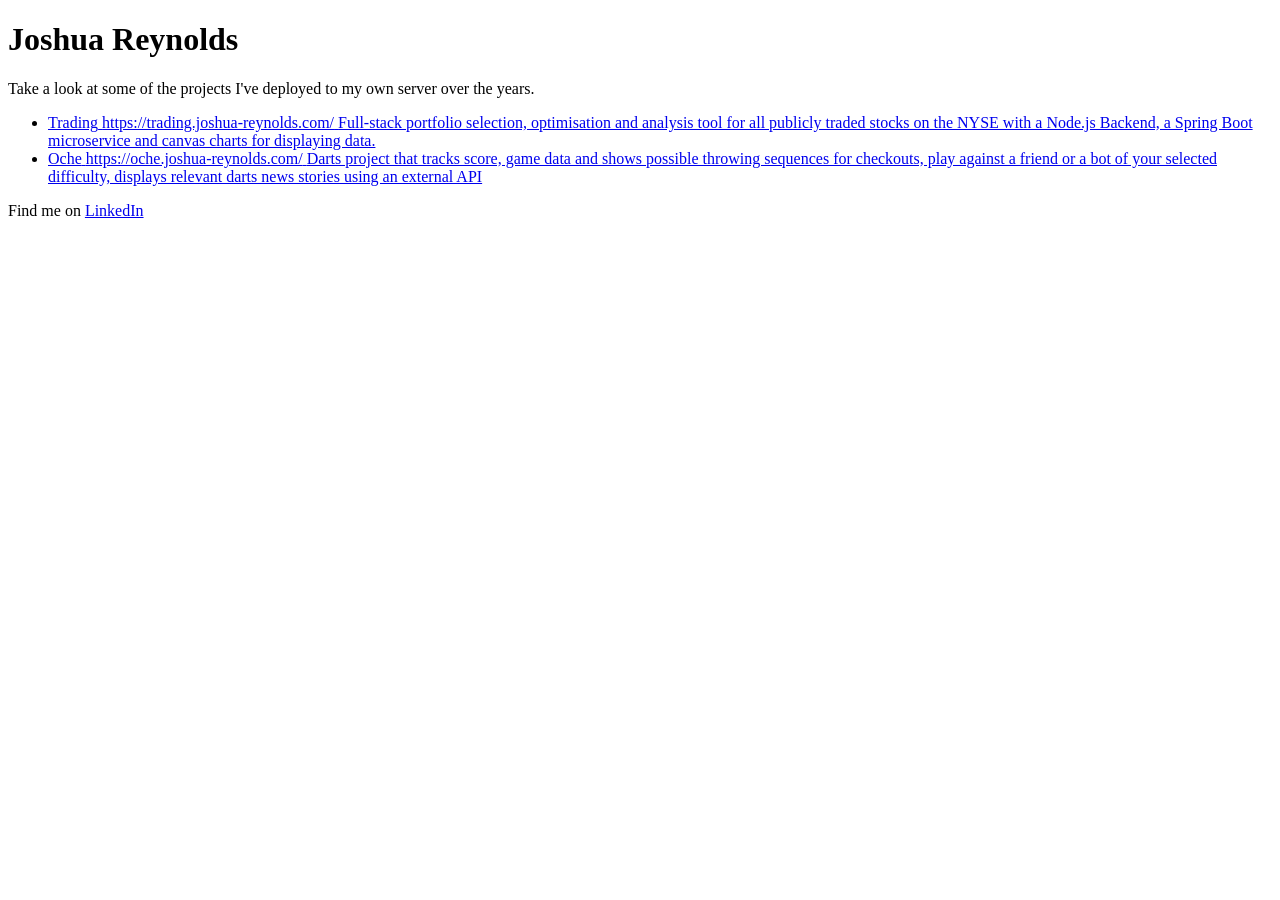
==== index.html @ 0796f03e "Index.html file upload" ====
<!doctype html>
<html lang="en">
  <head>
    <meta charset="utf-8">
    <meta name="viewport" content="width=device-width, initial-scale=1">
    <title>Joshua Reynolds | Projects</title>
    <meta name="description" content="Projects built and deployed by Joshua Reynolds.">
    <link rel="stylesheet" href="style.css">
  </head>
  <body>
    <main>
      <h1>Joshua Reynolds</h1>
      <p class="intro">
        Take a look at some of the projects I've deployed to my own server over the years.
      </p>

      <ul class="projects">
        <li>
          <a class="project" href="https://trading.joshua-reynolds.com/" target="_blank" rel="noopener noreferrer">
            <span class="project-name">Trading</span>
            <span class="project-host">https://trading.joshua-reynolds.com/</span>
            <span class="project-desc">
              Full-stack portfolio selection, optimisation and analysis tool for all publicly traded stocks on the NYSE
              with a Node.js Backend, a Spring Boot microservice and canvas charts for displaying data.
            </span>
          </a>
        </li>
        <li>
          <a class="project" href="https://oche.joshua-reynolds.com/" target="_blank" rel="noopener noreferrer">
            <span class="project-name">Oche</span>
            <span class="project-host">https://oche.joshua-reynolds.com/</span>
            <span class="project-desc">
              Darts project that tracks score, game data and shows possible throwing sequences for checkouts, play against
              a friend or a bot of your selected difficulty, displays relevant darts news stories using an external API
            </span>
          </a>
        </li>
      </ul>

      <p class="contact">
        <span>Find me on</span>
        <a href="https://www.linkedin.com/in/joshua-reynolds-b55642256" target="_blank" rel="noopener noreferrer">LinkedIn</a>
      </p>
    </main>
  </body>
</html>
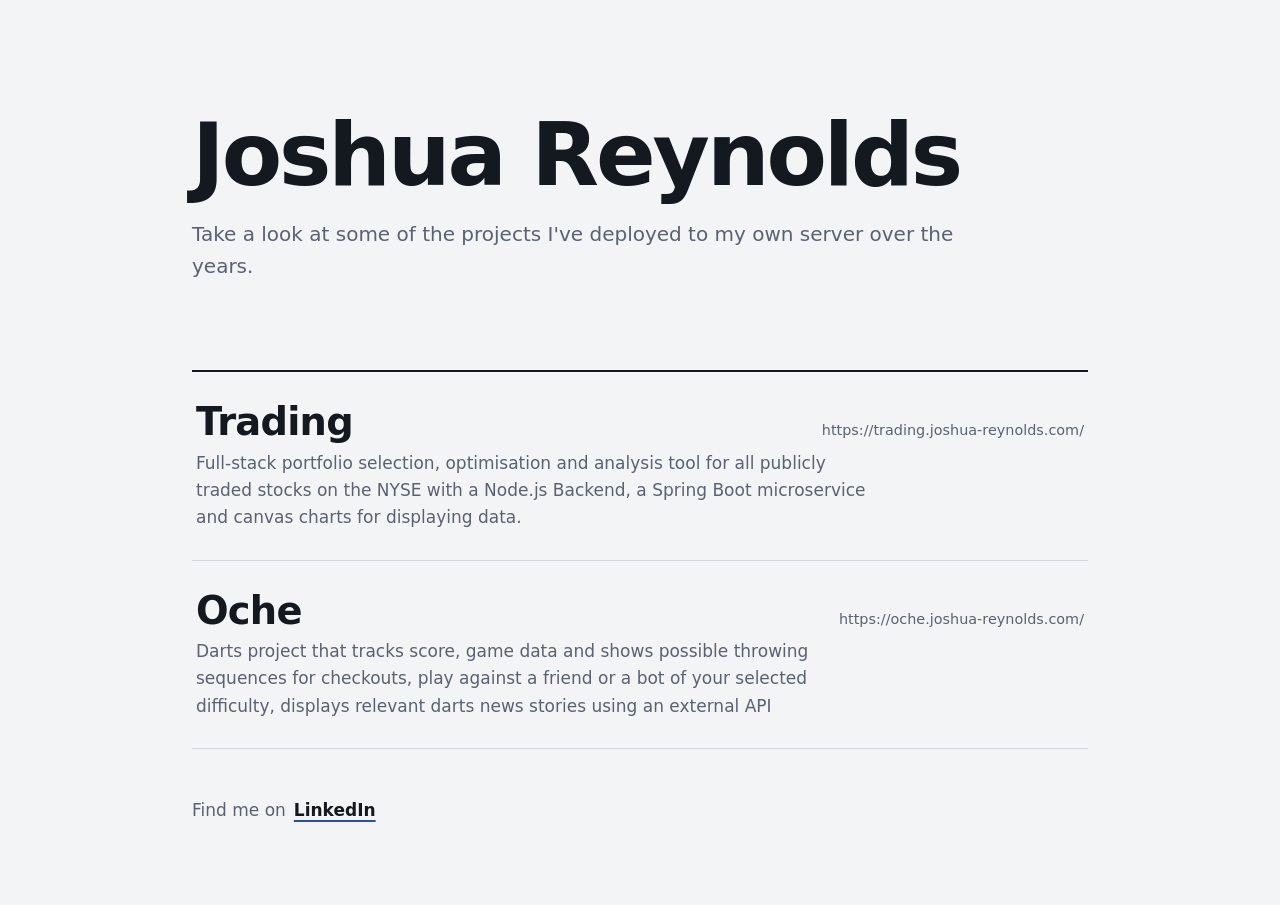
==== commit 71869e70: "adding my updated index file that links to my favicon" ====
--- a/index.html
+++ b/index.html
@@ -6,6 +6,7 @@
     <title>Joshua Reynolds | Projects</title>
     <meta name="description" content="Projects built and deployed by Joshua Reynolds.">
     <link rel="stylesheet" href="style.css">
+    <link rel="icon" type="image/png" href="./favicon-32x32.png">
   </head>
   <body>
     <main>
--- a/style.css
+++ b/style.css
@@ -0,0 +1,164 @@
+
+:root {
+  --paper: #f3f4f6;
+  --ink: #14181f;
+  --muted: #5a6270;
+  --accent: #2f4f9e;
+  --rule: #d3d7de;
+
+  --font: "Avenir Next", "Segoe UI", system-ui, -apple-system, "Helvetica Neue", Arial, sans-serif;
+  --measure: 62ch;
+}
+
+@media (prefers-color-scheme: dark) {
+  :root {
+    --paper: #12151a;
+    --ink: #e9ecf1;
+    --muted: #9aa3b2;
+    --accent: #7da2f0;
+    --rule: #2a303a;
+  }
+}
+
+*,
+*::before,
+*::after {
+  box-sizing: border-box;
+}
+
+html {
+  -webkit-text-size-adjust: 100%;
+}
+
+body {
+  margin: 0;
+  min-height: 100vh;
+  background: var(--paper);
+  color: var(--ink);
+  font-family: var(--font);
+  font-size: 1.0625rem;
+  line-height: 1.6;
+  overflow-x: hidden;
+}
+
+main {
+  position: relative;
+  max-width: 62rem;
+  margin: 0 auto;
+  padding: clamp(3rem, 9vw, 7rem) clamp(1.25rem, 5vw, 3rem) 4rem;
+}
+
+h1 {
+  margin: 0 0 1.25rem;
+  max-width: 14ch;
+  font-size: clamp(2.75rem, 8vw, 5.5rem);
+  font-weight: 800;
+  line-height: 0.98;
+  letter-spacing: -0.035em;
+}
+
+.intro {
+  margin: 0 0 clamp(3rem, 8vw, 5.5rem);
+  max-width: var(--measure);
+  color: var(--muted);
+  font-size: 1.25rem;
+}
+
+.projects {
+  list-style: none;
+  margin: 0;
+  padding: 0;
+  border-top: 2px solid var(--ink);
+}
+
+.projects li {
+  border-bottom: 1px solid var(--rule);
+}
+
+.project {
+  display: grid;
+  grid-template-columns: 1fr auto;
+  gap: 0.35rem 1.5rem;
+  align-items: baseline;
+  padding: 1.75rem 0.25rem;
+  color: inherit;
+  text-decoration: none;
+  transition: padding-left 0.18s ease, background-color 0.18s ease;
+}
+
+.project:hover,
+.project:focus-visible {
+  padding-left: 1rem;
+  background: color-mix(in srgb, var(--accent) 8%, transparent);
+}
+
+.project-name {
+  font-size: clamp(1.6rem, 4vw, 2.4rem);
+  font-weight: 700;
+  letter-spacing: -0.02em;
+  line-height: 1.15;
+}
+
+.project:hover .project-name,
+.project:focus-visible .project-name {
+  color: var(--accent);
+}
+
+.project-host {
+  grid-column: 2;
+  grid-row: 1;
+  color: var(--muted);
+  font-size: 0.9rem;
+  white-space: nowrap;
+}
+
+.project-desc {
+  grid-column: 1 / -1;
+  max-width: var(--measure);
+  color: var(--muted);
+}
+
+.contact {
+  margin-top: 3rem;
+  display: flex;
+  flex-wrap: wrap;
+  gap: 0.75rem 0.5rem;
+  align-items: baseline;
+  color: var(--muted);
+}
+
+.contact a {
+  color: var(--ink);
+  font-weight: 600;
+  text-decoration-thickness: 2px;
+  text-underline-offset: 0.25em;
+  text-decoration-color: var(--accent);
+}
+
+.contact a:hover {
+  color: var(--accent);
+}
+
+a:focus-visible {
+  outline: 3px solid var(--accent);
+  outline-offset: 3px;
+}
+
+@media (prefers-reduced-motion: reduce) {
+  .project {
+    transition: none;
+  }
+}
+
+@media (max-width: 36rem) {
+  .project {
+    grid-template-columns: 1fr;
+  }
+
+  .project-host {
+    grid-column: 1;
+    grid-row: auto;
+    white-space: normal;
+    word-break: break-all;
+  }
+}
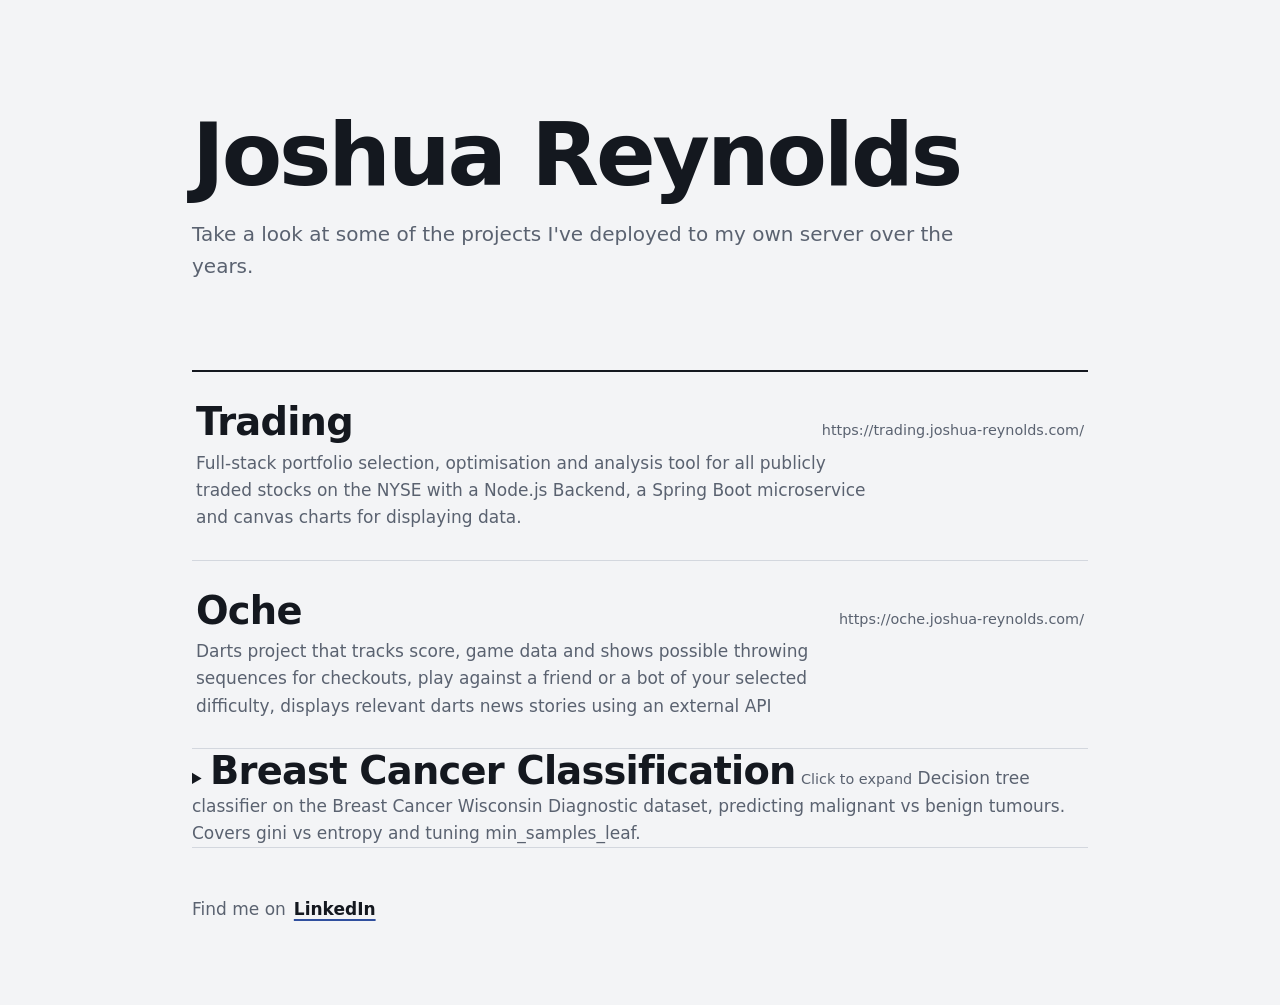
==== commit d838cbe2: "Add Breast Cancer Classification project section Added a new project section for Breast Cancer Class" ====
--- a/index.html
+++ b/index.html
@@ -36,6 +36,18 @@
             </span>
           </a>
         </li>
+        <li>
+            <details class="notebook">
+              <summary>
+                <span class="project-name">Breast Cancer Classification</span>
+                <span class="project-host">Click to expand</span>
+                <span class="project-desc">
+                  Decision tree classifier on the Breast Cancer Wisconsin Diagnostic dataset, predicting malignant vs benign tumours. Covers gini vs entropy and tuning min_samples_leaf.
+                </span>
+              </summary>
+              <iframe src="Breast_Cancer_Project_v2.html" title="Breast cancer classification notebook" loading="lazy"></iframe>
+            </details>
+          </li>
       </ul>
 
       <p class="contact">
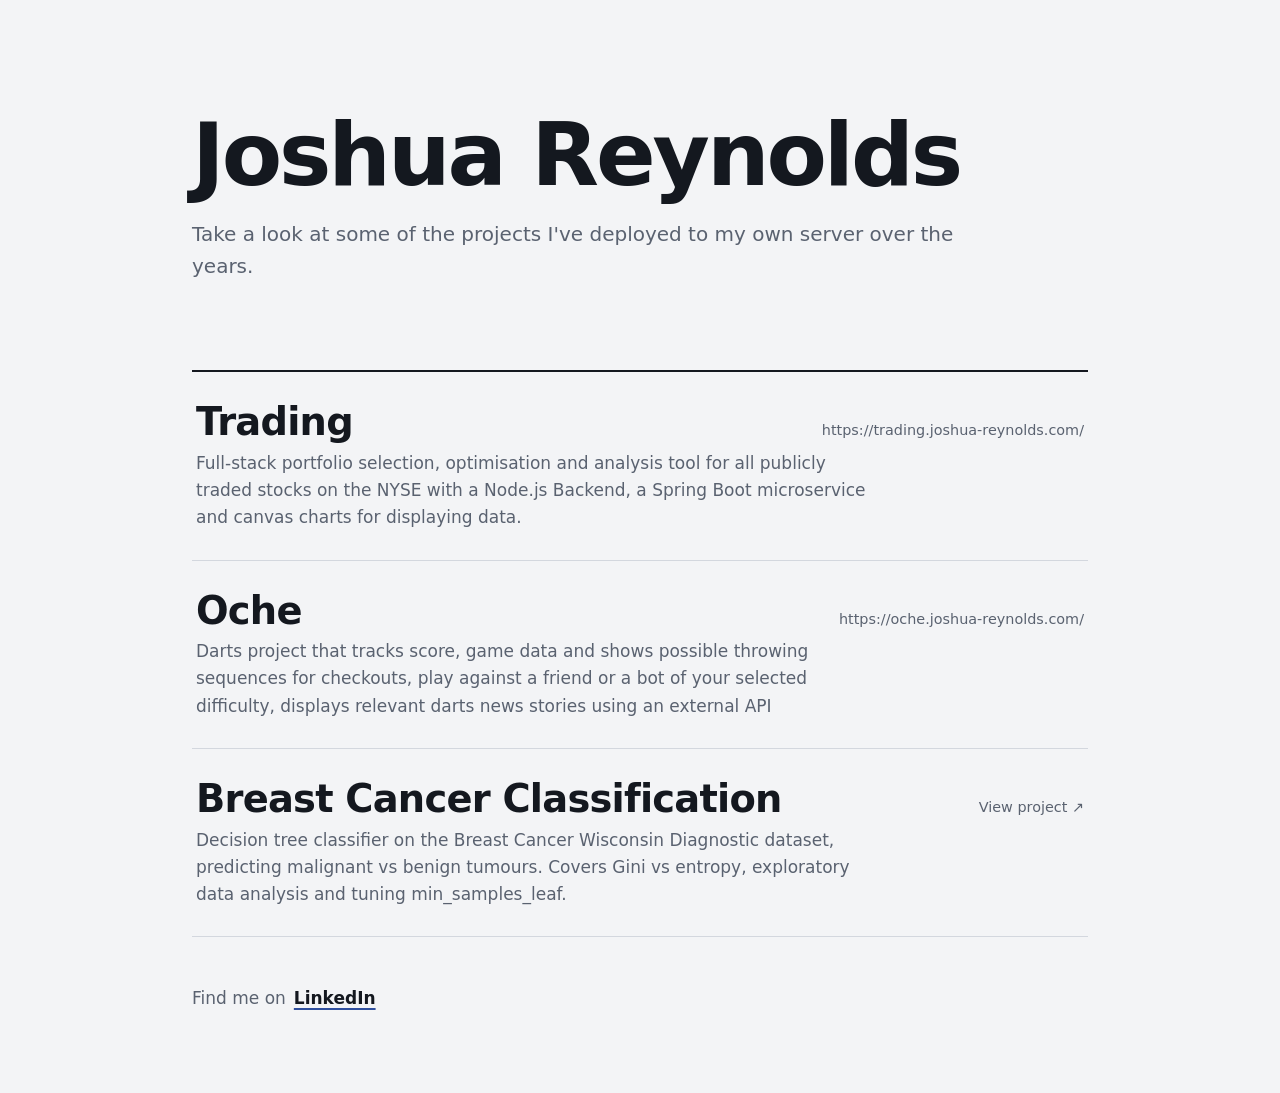
==== commit 6e3ce34c: "Refactor project links and descriptions in index.html Updated project links and descriptions for cla" ====
--- a/index.html
+++ b/index.html
@@ -37,17 +37,15 @@
           </a>
         </li>
         <li>
-            <details class="notebook">
-              <summary>
-                <span class="project-name">Breast Cancer Classification</span>
-                <span class="project-host">Click to expand</span>
-                <span class="project-desc">
-                  Decision tree classifier on the Breast Cancer Wisconsin Diagnostic dataset, predicting malignant vs benign tumours. Covers gini vs entropy and tuning min_samples_leaf.
-                </span>
-              </summary>
-              <iframe src="Breast_Cancer_Project_v2.html" title="Breast cancer classification notebook" loading="lazy"></iframe>
-            </details>
-          </li>
+  <a class="project" href="./Breast_Cancer_Project_v2.html" target="_blank" rel="noopener noreferrer">
+    <span class="project-name">Breast Cancer Classification</span>
+    <span class="project-host">View project ↗</span>
+    <span class="project-desc">
+      Decision tree classifier on the Breast Cancer Wisconsin Diagnostic dataset, predicting malignant vs benign tumours.
+      Covers Gini vs entropy, exploratory data analysis and tuning min_samples_leaf.
+    </span>
+  </a>
+</li>
       </ul>
 
       <p class="contact">
--- a/style.css
+++ b/style.css
@@ -162,3 +162,95 @@
     word-break: break-all;
   }
 }
+/* ---- Notebook dropdown ---- */
+.notebook {
+  width: 100%;
+  margin: 0;
+  padding: 0;
+}
+
+.notebook > summary {
+  display: grid;
+  grid-template-columns: minmax(0, 1fr) auto;
+  gap: 0.35rem 1.5rem;
+  align-items: baseline;
+  padding: 1.75rem 0.25rem;
+  cursor: pointer;
+  list-style: none;
+  color: inherit;
+  font: inherit;
+  box-sizing: border-box;
+  transition: padding-left 0.18s ease, background-color 0.18s ease;
+}
+
+.notebook > summary::-webkit-details-marker {
+  display: none;
+}
+
+.notebook > summary::marker {
+  content: "";
+}
+
+.notebook > summary:hover,
+.notebook > summary:focus-visible {
+  padding-left: 1rem;
+  background: color-mix(in srgb, var(--accent) 8%, transparent);
+}
+
+.notebook > summary:hover .project-name,
+.notebook > summary:focus-visible .project-name {
+  color: var(--accent);
+}
+
+.notebook > summary:focus-visible {
+  outline: 3px solid var(--accent);
+  outline-offset: 3px;
+}
+
+.notebook > summary .project-host::after {
+  content: " +";
+  color: var(--accent);
+  font-weight: 700;
+}
+
+.notebook[open] > summary .project-host::after {
+  content: " \2013";
+}
+
+.notebook > iframe {
+  display: block;
+  width: 100%;
+  height: 800px;
+  min-height: 800px;
+  margin: 0 0 1.75rem;
+  padding: 0;
+  border: 1px solid var(--rule);
+  border-radius: 6px;
+  background: #fff;
+  box-sizing: border-box;
+}
+
+@media (max-width: 36rem) {
+  .notebook > summary {
+    grid-template-columns: minmax(0, 1fr);
+  }
+
+  .notebook > iframe {
+    height: 600px;
+    min-height: 600px;
+  }
+}
+.notebook > iframe {
+  display: block !important;
+  width: 100% !important;
+  height: 800px !important;
+  min-height: 800px !important;
+  box-sizing: border-box;
+}
+
+@media (max-width: 36rem) {
+  .notebook > iframe {
+    height: 600px !important;
+    min-height: 600px !important;
+  }
+}
